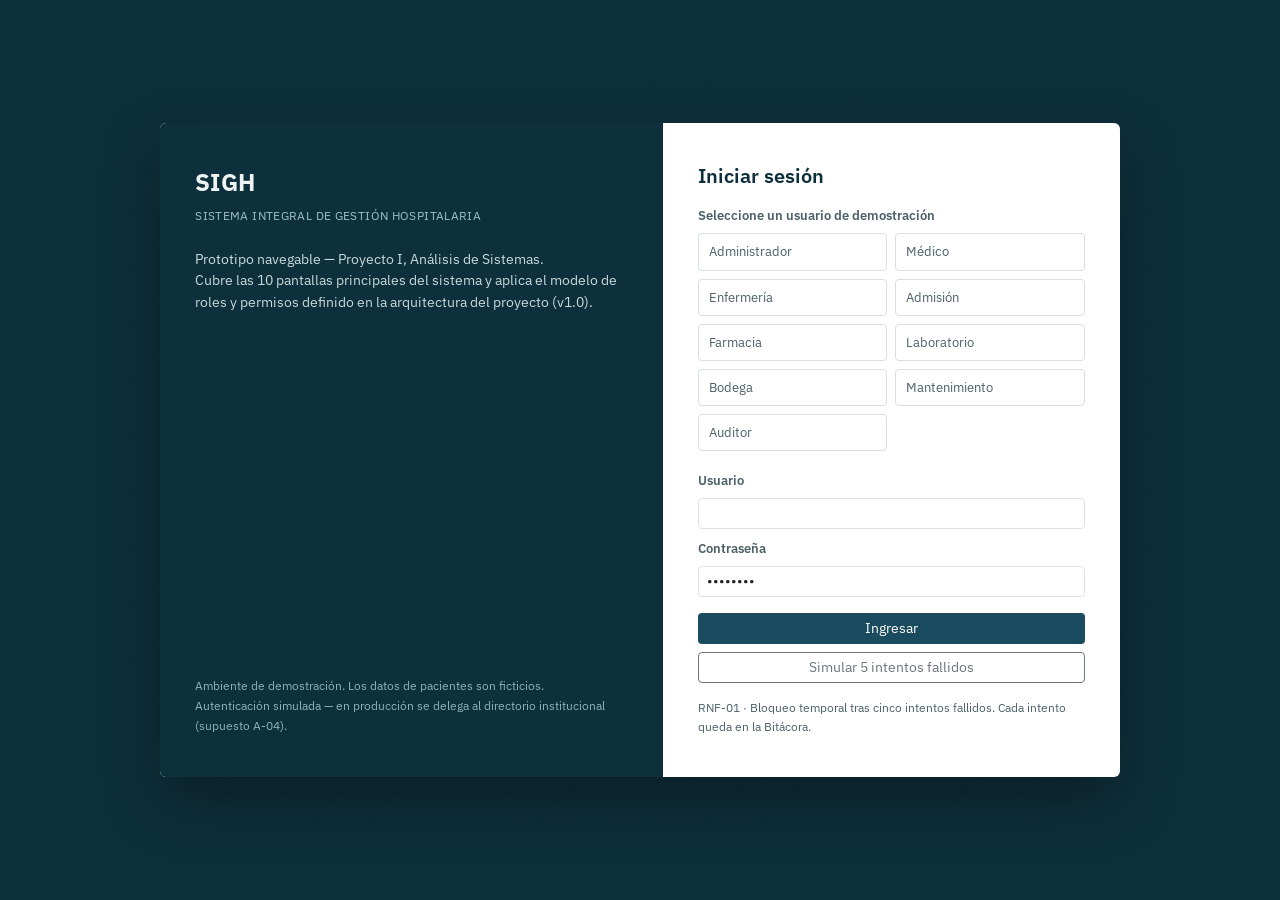
==== administracion.html @ 9bd888f3 "Initial commit" ====
<!DOCTYPE html>
<html lang="es">
<head>
<meta charset="UTF-8">
<meta name="viewport" content="width=device-width, initial-scale=1">
<title>Administración — SIGH</title>
<link href="https://cdnjs.cloudflare.com/ajax/libs/twitter-bootstrap/5.3.3/css/bootstrap.min.css" rel="stylesheet">
<link href="https://fonts.googleapis.com/css2?family=IBM+Plex+Sans:wght@400;500;600;700&family=IBM+Plex+Mono:wght@500;600&display=swap" rel="stylesheet">
<link href="css/styles.css" rel="stylesheet">
</head>
<body data-screen="administracion">
<div id="page-content">
<div class="panel mb-3">
          <div class="panel-head">
            <h2>Empleados y roles</h2>
            <button class="btn btn-sm" style="background:var(--sigh-teal-700); color:#fff;">+ Nuevo empleado</button>
          </div>
          <div class="table-responsive">
            <table class="table mb-0">
              <thead><tr><th>Empleado</th><th>Usuario</th><th>Rol</th><th>Servicio</th><th>Estado</th><th></th></tr></thead>
              <tbody>
                <tr><td>Ana Beatriz Coy</td><td class="mono">acoy</td><td>Enfermería</td><td>Medicina Interna</td><td><span class="badge-state st-disponible">Activo</span></td><td><button class="btn btn-sm btn-outline-secondary" onclick="confirmCriticalAction('Cambiar el rol de Ana Beatriz Coy')">Editar rol</button></td></tr>
                <tr><td>Dr. Luis Fernando Say</td><td class="mono">lsay</td><td>Médico</td><td>Medicina Interna</td><td><span class="badge-state st-disponible">Activo</span></td><td><button class="btn btn-sm btn-outline-secondary" onclick="confirmCriticalAction('Cambiar el rol de Luis Fernando Say')">Editar rol</button></td></tr>
                <tr><td>Karla Ixchop</td><td class="mono">kixchop</td><td>Farmacia</td><td>Farmacia central</td><td><span class="badge-state st-fuera">Inactivo</span></td><td><button class="btn btn-sm btn-outline-secondary" disabled>Editar rol</button></td></tr>
              </tbody>
            </table>
          </div>
        </div>
        <div class="row g-3">
          <div class="col-lg-6">
            <div class="panel">
              <div class="panel-head"><h2>Catálogo de servicios</h2></div>
              <div class="panel-body">
                <ul class="list-group list-group-flush" style="font-size:.85rem;">
                  <li class="list-group-item d-flex justify-content-between px-0">Medicina Interna <span class="helper-text">22 camas</span></li>
                  <li class="list-group-item d-flex justify-content-between px-0">Pediatría <span class="helper-text">14 camas</span></li>
                  <li class="list-group-item d-flex justify-content-between px-0">Emergencias <span class="helper-text">10 camas</span></li>
                </ul>
              </div>
            </div>
          </div>
          <div class="col-lg-6">
            <div class="panel">
              <div class="panel-head"><h2>Órdenes de mantenimiento</h2></div>
              <div class="panel-body">
                <p class="mb-2" style="font-size:.85rem;"><strong>OM-118</strong> · Ventilador quirófano 2 · Falla reportada · <span class="badge-state st-bloqueada">Fuera de servicio</span></p>
                <p class="mb-0 helper-text">Cualquier rol operativo puede reportar una falla; solo Mantenimiento la gestiona hasta el cierre.</p>
              </div>
            </div>
          </div>
        </div>
</div>

<script src="https://cdnjs.cloudflare.com/ajax/libs/twitter-bootstrap/5.3.3/js/bootstrap.bundle.min.js"></script>
<script src="js/app.js"></script>
<script>SIGH.boot('administracion');</script>
</body>
</html>
---- css/styles.css ----
/* SIGH — Prototipo navegable — hoja de estilos compartida */

  :root{
    --sigh-ink:#132229;
    --sigh-ink-soft:#4b6068;
    --sigh-teal-900:#0e2f3c;
    --sigh-teal-700:#1b4b5f;
    --sigh-teal-500:#2b7085;
    --sigh-teal-100:#e4eef0;
    --sigh-bg:#f3f5f4;
    --sigh-panel:#ffffff;
    --sigh-line:#d8dfe0;
    --sigh-green:#2f7a5e;
    --sigh-green-bg:#e7f2ec;
    --sigh-amber:#96631b;
    --sigh-amber-bg:#fbf0dd;
    --sigh-red:#a83a2c;
    --sigh-red-bg:#fbe9e5;
    --sigh-slate-bg:#eceff0;
  }
  html,body{height:100%;}
  body{
    background:var(--sigh-bg);
    color:var(--sigh-ink);
    font-family:'IBM Plex Sans',system-ui,sans-serif;
    font-size:15px;
  }
  .mono{font-family:'IBM Plex Mono',monospace; letter-spacing:.01em;}
  h1,h2,h3,h4,h5{font-family:'IBM Plex Sans',sans-serif; font-weight:600; color:var(--sigh-teal-900);}
  .app-shell{display:flex; min-height:100vh;}

  /* ---------- Login ---------- */
  #screen-login{
    min-height:100vh; display:flex; align-items:center; justify-content:center;
    background:
      linear-gradient(180deg, rgba(14,47,60,.94), rgba(14,47,60,.94)),
      repeating-linear-gradient(135deg, #0e2f3c 0 2px, #123846 2px 40px);
  }
  .login-card{
    width:100%; max-width:960px; background:var(--sigh-panel);
    border-radius:6px; overflow:hidden; display:grid; grid-template-columns:1.1fr 1fr;
    box-shadow:0 24px 60px rgba(0,0,0,.35);
  }
  .login-side{
    background:var(--sigh-teal-900); color:#eef4f4; padding:2.6rem 2.2rem;
    display:flex; flex-direction:column; justify-content:space-between;
  }
  .login-side .brand{font-size:1.5rem; font-weight:700; letter-spacing:.01em;}
  .login-side .brand small{display:block; font-weight:400; font-size:.78rem; color:#9fc0c6; margin-top:.35rem; letter-spacing:.03em;}
  .login-side .meta-line{font-size:.78rem; color:#8fb3ba; line-height:1.6;}
  .login-form{padding:2.6rem 2.2rem;}
  .role-pick{
    display:grid; grid-template-columns:1fr 1fr; gap:.5rem; margin-bottom:1.1rem;
  }
  .role-chip{
    border:1px solid var(--sigh-line); border-radius:4px; padding:.5rem .6rem;
    font-size:.8rem; text-align:left; background:#fff; cursor:pointer; color:var(--sigh-ink-soft);
    transition:border-color .12s, color .12s;
  }
  .role-chip:hover{border-color:var(--sigh-teal-500);}
  .role-chip.active{border-color:var(--sigh-teal-700); color:var(--sigh-teal-900); background:var(--sigh-teal-100); font-weight:600;}
  .form-label{font-size:.8rem; font-weight:600; color:var(--sigh-ink-soft); text-transform:none;}

  /* ---------- App shell ---------- */
  .sidebar{
    width:236px; flex:none; background:var(--sigh-teal-900); color:#dce9ea;
    display:flex; flex-direction:column; min-height:100vh;
  }
  .sidebar .brand{padding:1.1rem 1.1rem .9rem; border-bottom:1px solid rgba(255,255,255,.08);}
  .sidebar .brand .name{font-weight:700; font-size:1.02rem; color:#fff;}
  .sidebar .brand .role{font-size:.72rem; color:#9fc0c6; margin-top:.15rem;}
  .nav-list{list-style:none; margin:0; padding:.6rem 0; flex:1; overflow-y:auto;}
  .nav-item-btn{
    width:100%; text-align:left; background:none; border:none; color:#c7dadb;
    padding:.55rem 1.1rem; font-size:.86rem; display:flex; align-items:center; gap:.55rem;
    border-left:3px solid transparent; cursor:pointer;
  }
  .nav-item-btn .ico{width:1.1rem; text-align:center; font-size:.85rem; opacity:.85;}
  .nav-item-btn:hover{background:rgba(255,255,255,.05); color:#fff;}
  .nav-item-btn.active{background:rgba(255,255,255,.08); color:#fff; border-left-color:#8fd0c9; font-weight:600;}
  .nav-item-btn.locked{color:#5e7b81; cursor:not-allowed;}
  .nav-item-btn.locked:hover{background:none; color:#5e7b81;}
  .nav-item-btn .lock-mark{margin-left:auto; font-size:.7rem;}
  .sidebar-foot{padding:.8rem 1.1rem; border-top:1px solid rgba(255,255,255,.08);}
  .sidebar-foot button{width:100%;}

  .main-col{flex:1; display:flex; flex-direction:column; min-width:0;}
  .topbar{
    background:var(--sigh-panel); border-bottom:1px solid var(--sigh-line);
    padding:.7rem 1.4rem; display:flex; align-items:center; justify-content:space-between;
  }
  .topbar .screen-title{font-weight:600; font-size:1.05rem; color:var(--sigh-teal-900);}
  .topbar .screen-sub{font-size:.78rem; color:var(--sigh-ink-soft);}
  .env-flag{font-size:.72rem; padding:.2rem .5rem; border-radius:3px; background:var(--sigh-amber-bg); color:var(--sigh-amber); font-weight:600;}
  .content-area{padding:1.4rem; flex:1;}

  .panel{background:var(--sigh-panel); border:1px solid var(--sigh-line); border-radius:5px;}
  .panel-head{padding:.85rem 1.1rem; border-bottom:1px solid var(--sigh-line); display:flex; align-items:center; justify-content:space-between;}
  .panel-head h2{font-size:.95rem; margin:0;}
  .panel-body{padding:1.1rem;}

  .table thead th{
    font-size:.72rem; text-transform:uppercase; letter-spacing:.03em; color:var(--sigh-ink-soft);
    border-bottom:1px solid var(--sigh-line); font-weight:600;
  }
  .table td{font-size:.86rem; vertical-align:middle;}

  .badge-state{font-size:.72rem; font-weight:600; padding:.32rem .55rem; border-radius:3px;}
  .st-disponible{background:var(--sigh-green-bg); color:var(--sigh-green);}
  .st-ocupada{background:var(--sigh-teal-100); color:var(--sigh-teal-700);}
  .st-reservada{background:var(--sigh-amber-bg); color:var(--sigh-amber);}
  .st-limpieza{background:#eee6f5; color:#6a4c93;}
  .st-bloqueada{background:var(--sigh-red-bg); color:var(--sigh-red);}
  .st-fuera{background:var(--sigh-slate-bg); color:#5b6a6d;}

  .bed-grid{display:grid; grid-template-columns:repeat(auto-fill,minmax(148px,1fr)); gap:.6rem;}
  .bed-card{
    border:1px solid var(--sigh-line); border-radius:5px; padding:.65rem .7rem; background:#fff;
    border-left:4px solid var(--sigh-line); cursor:pointer;
  }
  .bed-card:hover{border-color:var(--sigh-teal-500);}
  .bed-card .bed-code{font-weight:600; font-size:.84rem;}
  .bed-card .bed-serv{font-size:.72rem; color:var(--sigh-ink-soft);}
  .bed-card.b-disponible{border-left-color:var(--sigh-green);}
  .bed-card.b-ocupada{border-left-color:var(--sigh-teal-700);}
  .bed-card.b-reservada{border-left-color:var(--sigh-amber);}
  .bed-card.b-limpieza{border-left-color:#6a4c93;}
  .bed-card.b-bloqueada{border-left-color:var(--sigh-red);}
  .bed-card.b-fuera{border-left-color:#5b6a6d;}

  .sensitive-mask{
    background:repeating-linear-gradient(135deg,#eceff0 0 6px,#e2e6e7 6px 12px);
    color:transparent; border-radius:3px; padding:.05rem .3rem; user-select:none;
  }
  .field-lock{font-size:.72rem; color:var(--sigh-ink-soft); font-style:italic;}

  .kpi-card{border:1px solid var(--sigh-line); border-radius:5px; padding:.9rem 1rem; background:#fff;}
  .kpi-card .kpi-label{font-size:.72rem; color:var(--sigh-ink-soft); text-transform:uppercase; letter-spacing:.03em;}
  .kpi-card .kpi-value{font-size:1.7rem; font-weight:700; color:var(--sigh-teal-900); font-family:'IBM Plex Mono',monospace;}
  .kpi-card .kpi-delta{font-size:.75rem;}

  .toast-perm{
    position:fixed; top:1rem; right:1rem; z-index:2000; min-width:320px;
  }

  code.idcode{font-family:'IBM Plex Mono',monospace; font-size:.78rem; background:var(--sigh-slate-bg); padding:.08rem .35rem; border-radius:3px;}

  .required-star{color:var(--sigh-red);}
  .helper-text{font-size:.76rem; color:var(--sigh-ink-soft);}

  .audit-row{font-size:.8rem;}
  .audit-row.denied{color:var(--sigh-red);}

  @media (max-width:900px){
    .sidebar{position:fixed; left:-236px; top:0; z-index:1500; transition:left .18s;}
    .sidebar.open{left:0;}
    .login-card{grid-template-columns:1fr;}
    .login-side{display:none;}
  }
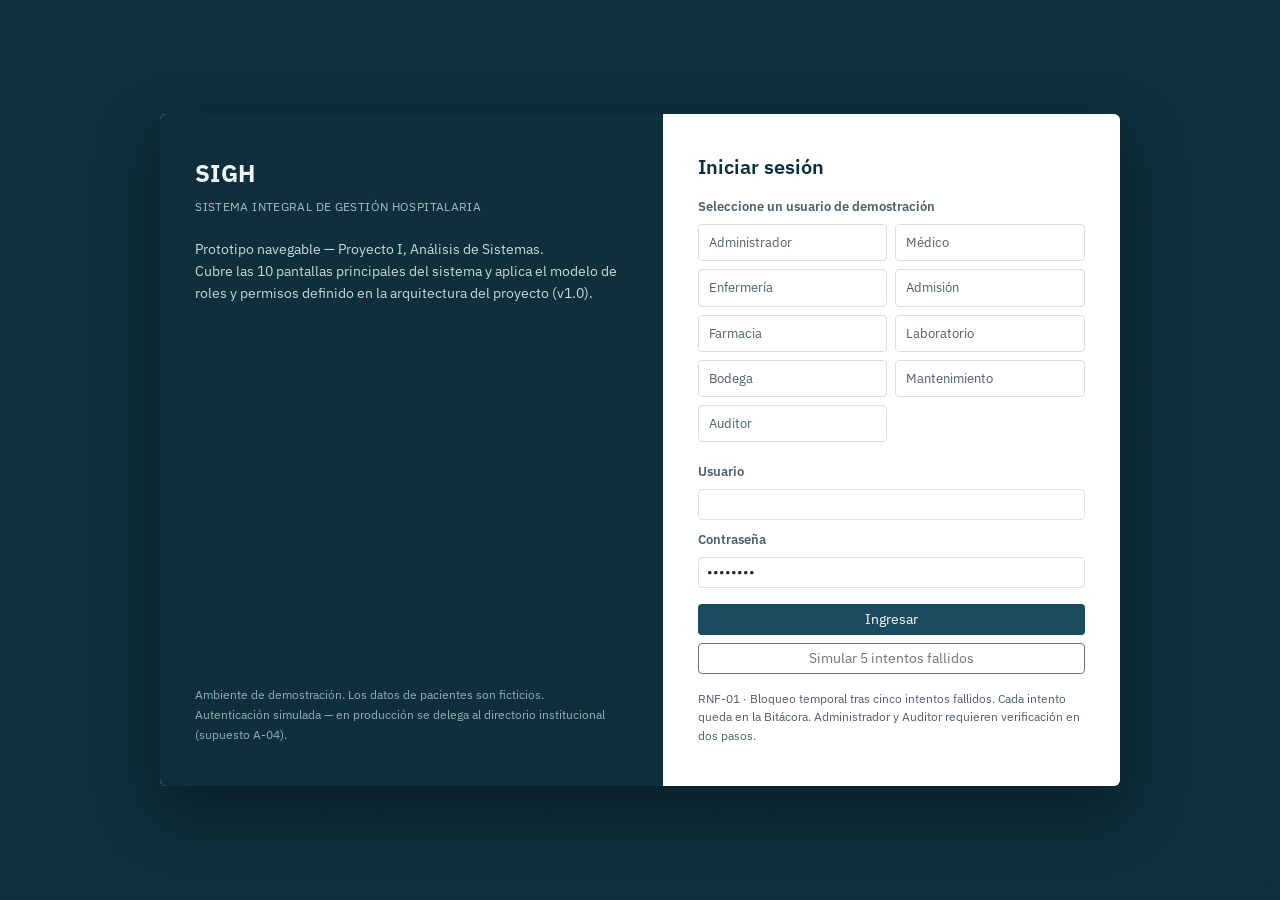
==== commit baf84d85: "finalizar prototipo" ====
--- a/administracion.html
+++ b/administracion.html
@@ -13,17 +13,20 @@
 <div class="panel mb-3">
           <div class="panel-head">
             <h2>Empleados y roles</h2>
-            <button class="btn btn-sm" style="background:var(--sigh-teal-700); color:#fff;">+ Nuevo empleado</button>
+            <button class="btn btn-sm" id="btn-nuevo-empleado" style="background:var(--sigh-teal-700); color:#fff;" onclick="nuevoEmpleado()">+ Nuevo empleado</button>
           </div>
           <div class="table-responsive">
             <table class="table mb-0">
               <thead><tr><th>Empleado</th><th>Usuario</th><th>Rol</th><th>Servicio</th><th>Estado</th><th></th></tr></thead>
               <tbody>
-                <tr><td>Ana Beatriz Coy</td><td class="mono">acoy</td><td>Enfermería</td><td>Medicina Interna</td><td><span class="badge-state st-disponible">Activo</span></td><td><button class="btn btn-sm btn-outline-secondary" onclick="confirmCriticalAction('Cambiar el rol de Ana Beatriz Coy')">Editar rol</button></td></tr>
-                <tr><td>Dr. Luis Fernando Say</td><td class="mono">lsay</td><td>Médico</td><td>Medicina Interna</td><td><span class="badge-state st-disponible">Activo</span></td><td><button class="btn btn-sm btn-outline-secondary" onclick="confirmCriticalAction('Cambiar el rol de Luis Fernando Say')">Editar rol</button></td></tr>
-                <tr><td>Karla Ixchop</td><td class="mono">kixchop</td><td>Farmacia</td><td>Farmacia central</td><td><span class="badge-state st-fuera">Inactivo</span></td><td><button class="btn btn-sm btn-outline-secondary" disabled>Editar rol</button></td></tr>
+                <tr><td>Ana Beatriz Coy</td><td class="mono">acoy</td><td>Enfermería</td><td>Medicina Interna</td><td><span class="badge-state st-disponible">Activo</span></td><td><button class="btn btn-sm btn-outline-secondary btn-editar-rol" onclick="confirmCriticalAction('Cambiar el rol de Ana Beatriz Coy')">Editar rol</button></td></tr>
+                <tr><td>Dr. Luis Fernando Say</td><td class="mono">lsay</td><td>Médico</td><td>Medicina Interna</td><td><span class="badge-state st-disponible">Activo</span></td><td><button class="btn btn-sm btn-outline-secondary btn-editar-rol" onclick="confirmCriticalAction('Cambiar el rol de Luis Fernando Say')">Editar rol</button></td></tr>
+                <tr><td>Karla Ixchop</td><td class="mono">kixchop</td><td>Farmacia</td><td>Farmacia central</td><td><span class="badge-state st-fuera">Inactivo</span></td><td><button class="btn btn-sm btn-outline-secondary btn-editar-rol" disabled>Editar rol</button></td></tr>
               </tbody>
             </table>
+          </div>
+          <div class="panel-body pt-0 pb-2" id="nota-solo-lectura" style="display:none;">
+            <p class="helper-text mb-0">Mantenimiento tiene acceso de solo lectura a Empleado y Servicio (Tabla 6.11 del documento de Arquitectura y Seguridad); solo Administrador puede editar roles o dar de alta empleados.</p>
           </div>
         </div>
         <div class="row g-3">
--- a/css/styles.css
+++ b/css/styles.css
@@ -91,7 +91,13 @@
   }
   .topbar .screen-title{font-weight:600; font-size:1.05rem; color:var(--sigh-teal-900);}
   .topbar .screen-sub{font-size:.78rem; color:var(--sigh-ink-soft);}
-  .env-flag{font-size:.72rem; padding:.2rem .5rem; border-radius:3px; background:var(--sigh-amber-bg); color:var(--sigh-amber); font-weight:600;}
+  .env-flag{font-size:.72rem; padding:.2rem .5rem; border-radius:3px; background:var(--sigh-amber-bg); color:var(--sigh-amber); font-weight:600; cursor:pointer; user-select:none;}
+  .env-flag.on{background:var(--sigh-red-bg); color:var(--sigh-red);}
+  .contingency-banner{
+    background:var(--sigh-red-bg); color:var(--sigh-red); border-bottom:1px solid var(--sigh-red);
+    padding:.55rem 1.4rem; font-size:.8rem; font-weight:600; display:flex; align-items:center;
+    justify-content:space-between; gap:1rem;
+  }
   .content-area{padding:1.4rem; flex:1;}
 
   .panel{background:var(--sigh-panel); border:1px solid var(--sigh-line); border-radius:5px;}
@@ -112,6 +118,7 @@
   .st-limpieza{background:#eee6f5; color:#6a4c93;}
   .st-bloqueada{background:var(--sigh-red-bg); color:var(--sigh-red);}
   .st-fuera{background:var(--sigh-slate-bg); color:#5b6a6d;}
+  .st-mantenimiento{background:#e2ecf7; color:#2b5a86;}
 
   .bed-grid{display:grid; grid-template-columns:repeat(auto-fill,minmax(148px,1fr)); gap:.6rem;}
   .bed-card{
@@ -127,6 +134,9 @@
   .bed-card.b-limpieza{border-left-color:#6a4c93;}
   .bed-card.b-bloqueada{border-left-color:var(--sigh-red);}
   .bed-card.b-fuera{border-left-color:#5b6a6d;}
+  .bed-card.b-mantenimiento{border-left-color:#2b5a86;}
+  .bed-card .bed-actions{display:flex; gap:.35rem; margin-top:.55rem; flex-wrap:wrap;}
+  .bed-card .bed-actions button{font-size:.68rem; padding:.15rem .45rem;}
 
   .sensitive-mask{
     background:repeating-linear-gradient(135deg,#eceff0 0 6px,#e2e6e7 6px 12px);
@@ -151,9 +161,15 @@
   .audit-row{font-size:.8rem;}
   .audit-row.denied{color:var(--sigh-red);}
 
+  .menu-toggle{display:none;}
+  .sidebar-backdrop{display:none;}
+
   @media (max-width:900px){
     .sidebar{position:fixed; left:-236px; top:0; z-index:1500; transition:left .18s;}
     .sidebar.open{left:0;}
     .login-card{grid-template-columns:1fr;}
     .login-side{display:none;}
+    .menu-toggle{display:inline-flex; align-items:center; justify-content:center;}
+    .sidebar-backdrop{position:fixed; inset:0; background:rgba(14,47,60,.45); z-index:1400;}
+    .sidebar-backdrop.open{display:block;}
   }
